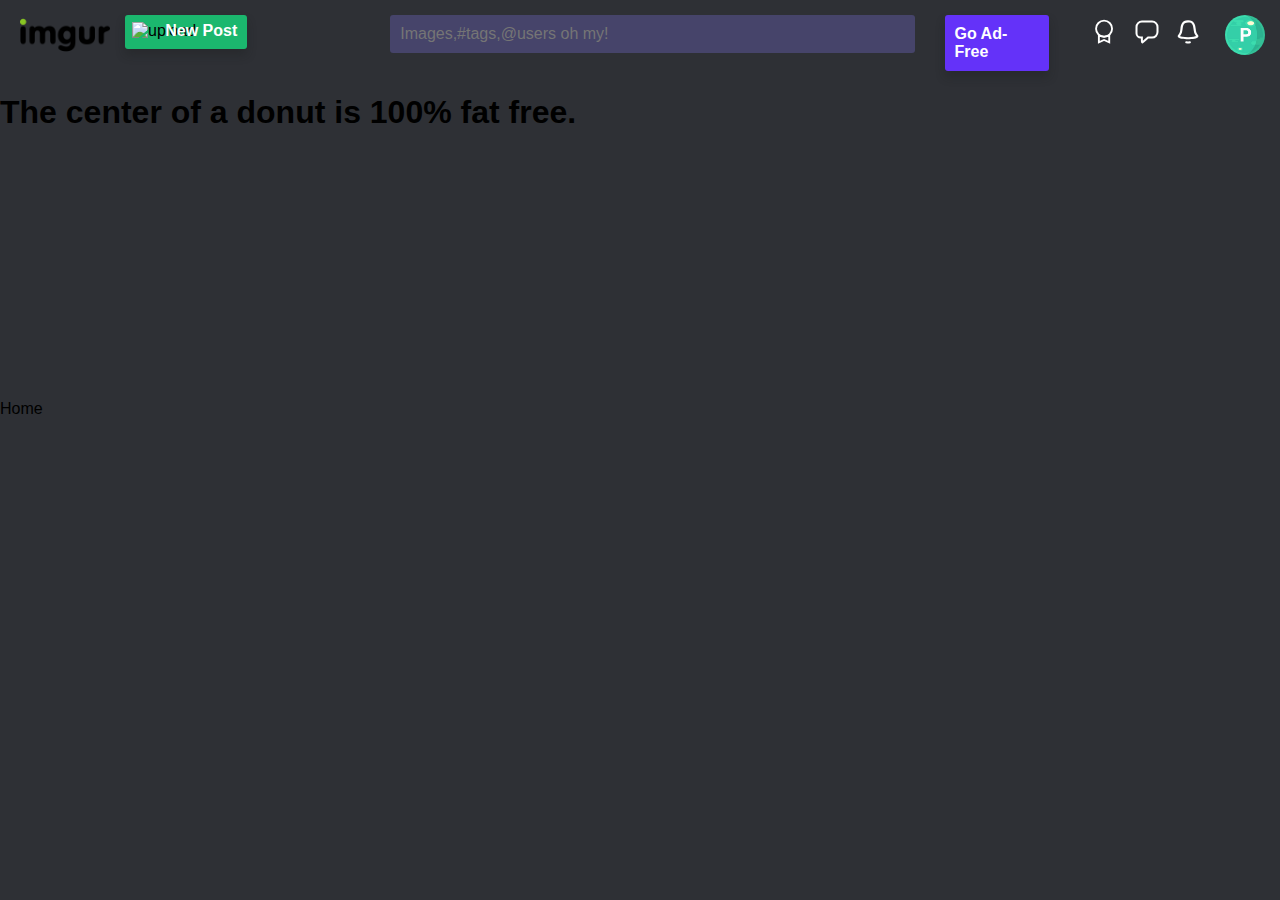
==== index.html @ 3728acf2 "navbar UI complete" ====
<!DOCTYPE html>
<html lang="en">
<head>
    <meta charset="UTF-8">
    <meta http-equiv="X-UA-Compatible" content="IE=edge">
    <meta name="viewport" content="width=device-width, initial-scale=1.0">
    <title>Document</title>
    <link rel="stylesheet" href="index.css">
    <link rel="stylesheet" href="navbar.css">
</head>
<body>

 
    <!-- <OBJECT data="navbar.html" width="100%" height="100">
        Warning: file_to_include.html could not be included.
        </OBJECT> -->
<section  >
<div class="container">
  <div class="navbar">
   <div class="logo">
  <img src="imgur.png" alt="">
   </div>
   <!-- <svg xmlns="http://www.w3.org/2000/svg" width="100" height="30" viewBox="0 0 150 54.184"><path d="M15.823 35.821V18.498c0-2.135.364-3.727 1.092-4.778.729-1.05 1.83-1.575 3.307-1.575.857 0 1.635.237 2.337.708.702.471 1.325 1.189 1.871 2.15.911-.98 1.94-1.7 3.088-2.163 1.149-.463 2.47-.695 3.963-.695 1.895 0 3.57.338 5.028 1.015 1.458.676 2.715 1.691 3.771 3.044 1.33-1.441 2.688-2.48 4.072-3.111 1.385-.63 2.988-.948 4.81-.948 3.152 0 5.602.989 7.35 2.964 1.75 1.975 2.623 4.76 2.623 8.354v12.359c0 2.118-.364 3.693-1.092 4.725-.729 1.032-1.84 1.548-3.334 1.548s-2.596-.512-3.307-1.535c-.711-1.023-1.066-2.602-1.066-4.738V26.08c0-2.26-.324-3.915-.97-4.965-.647-1.05-1.662-1.575-3.048-1.575-1.53 0-2.65.518-3.36 1.549-.71 1.032-1.066 2.66-1.066 4.884v9.85c0 2.117-.364 3.692-1.093 4.725-.73 1.032-1.84 1.548-3.334 1.548-1.495 0-2.606-.516-3.334-1.548-.73-1.033-1.094-2.608-1.094-4.725V26.08c0-2.278-.319-3.938-.956-4.98-.638-1.04-1.64-1.56-3.006-1.56-1.53 0-2.65.517-3.361 1.548-.71 1.032-1.066 2.66-1.066 4.884v9.85c0 2.117-.365 3.692-1.093 4.725-.729 1.032-1.84 1.548-3.334 1.548s-2.6-.516-3.32-1.548c-.719-1.034-1.078-2.61-1.078-4.727zM84.031 38.116c-.964 1.353-2.113 2.363-3.443 3.03-1.33.667-2.85 1-4.562 1-3.572 0-6.592-1.432-9.06-4.297-2.47-2.865-3.703-6.424-3.703-10.678 0-4.288 1.33-7.9 3.989-10.836 2.66-2.935 5.903-4.404 9.728-4.405 1.494 0 2.82.25 3.976.749 1.158.498 2.182 1.273 3.074 2.322.475-.855 1.062-1.527 1.764-2.015.7-.49 1.416-.735 2.145-.735 1.511 0 2.627.512 3.348 1.535.718 1.023 1.08 2.594 1.08 4.711V35.82c0 3.185-.16 5.672-.478 7.46-.32 1.788-.852 3.27-1.6 4.445-1.292 2.117-3.074 3.723-5.341 4.817-2.268 1.095-4.96 1.642-8.077 1.642-3.807 0-6.913-.596-9.318-1.788-2.405-1.193-3.607-2.696-3.607-4.511 0-1.086.36-1.985 1.08-2.697.719-.71 1.625-1.067 2.718-1.067.529 0 1.8.383 3.812 1.147 2.014.766 3.895 1.148 5.643 1.148 2.188 0 3.881-.632 5.084-1.895 1.201-1.264 1.802-3.052 1.802-5.365 0-.107-.009-.275-.027-.507a7.516 7.516 0 0 1-.027-.533zM72.39 27.172c0 2.153.537 3.898 1.612 5.231 1.075 1.335 2.46 2.002 4.154 2.002s3.088-.671 4.18-2.014c1.092-1.344 1.64-3.083 1.64-5.219 0-2.082-.548-3.776-1.64-5.084-1.092-1.308-2.487-1.962-4.18-1.962s-3.08.654-4.154 1.962c-1.075 1.308-1.612 3.002-1.612 5.084zM98.269 29.975V18.498c0-2.118.363-3.687 1.092-4.711.73-1.024 1.841-1.535 3.334-1.535 1.476 0 2.574.511 3.293 1.535.72 1.023 1.08 2.593 1.08 4.711v9.716c0 2.296.355 3.92 1.066 4.87.711.953 1.867 1.429 3.471 1.429s2.76-.476 3.471-1.429c.71-.952 1.065-2.575 1.065-4.87v-9.716c0-2.118.36-3.687 1.08-4.711s1.836-1.535 3.348-1.535c1.475 0 2.568.508 3.279 1.521.711 1.015 1.066 2.59 1.066 4.725v11.477c0 4.094-1.139 7.22-3.416 9.382s-5.576 3.243-9.892 3.243c-4.318 0-7.62-1.08-9.906-3.243-2.288-2.162-3.431-5.29-3.431-9.382zM130.925 35.821V18.498c0-2.118.36-3.687 1.08-4.711.72-1.024 1.826-1.535 3.32-1.535.893 0 1.684.227 2.377.68.692.455 1.303 1.144 1.83 2.07.913-.96 1.877-1.687 2.897-2.176 1.022-.489 2.05-.734 3.088-.734 1.221 0 2.273.422 3.156 1.268.885.845 1.326 1.845 1.326 3.002 0 1.725-1.62 3.168-4.864 4.324-1.166.41-2.04.748-2.624 1.015-1.111.516-1.848 1.09-2.213 1.721-.365.632-.547 1.776-.547 3.43v8.968c0 2.118-.364 3.693-1.092 4.725-.73 1.033-1.841 1.548-3.334 1.548-1.494 0-2.6-.515-3.32-1.548-.72-1.031-1.08-2.607-1.08-4.724zM9.456 35.821c0 2.135-.356 3.715-1.067 4.738-.71 1.023-1.803 1.535-3.279 1.535-1.494 0-2.605-.517-3.334-1.548-.729-1.032-1.093-2.607-1.093-4.725V18.498c0-2.118.36-3.687 1.08-4.711.719-1.024 1.834-1.535 3.347-1.535 1.476 0 2.569.511 3.28 1.535s1.066 2.593 1.066 4.711v17.323z"/><path fill="#89c623" d="M0 4.992c0-1.37.5-2.544 1.502-3.523S3.707.001 5.11.001c1.384 0 2.57.49 3.552 1.468.985.979 1.476 2.153 1.476 3.523 0 1.388-.488 2.563-1.462 3.524-.975.96-2.163 1.44-3.566 1.44-1.439 0-2.65-.48-3.634-1.44C.492 7.554 0 6.38 0 4.992z"/></svg> -->
   <div class="button_upload">
       <img src="https://s.imgur.com/desktop-assets/desktop-assets/icon-new-post.13ab64f9f36ad8f25ae3544b350e2ae1.svg" alt="upload">
      <span>New Post</span>
    </div>

    <div class="searchbar">
        <input type="text" placeholder="Images,#tags,@users oh my!">
    </div>
     <div class="ad_free">
        <p >Go Ad-Free</p>
     </div>
     <div class="comments">
        <svg width="32" height="32" viewBox="0 -2 34 34" class="uScaleTransition ProfileNavbar-item" fill="none" xmlns="http://www.w3.org/2000/svg"><title>Comment Leaderboard</title><g fill="none" fill-rule="evenodd"><path d="M0 0h32v32H0z"></path><g transform="translate(6.5 3)" stroke="#ffffff" stroke-width="2"><path d="M4 16.977v7.076l5.5-2.481 5.5 2.481v-7.076l-5.5 1.245L4 16.977z"></path><circle cx="9.5" cy="9.5" r="8.5"></circle></g></g></svg>
     </div>
    <div class="chat">
        <svg width="32" height="32" viewBox="0 0 32 32" fill="none" xmlns="http://www.w3.org/2000/svg"><title>Chat</title><path stroke="#ffffff" stroke-width="2" clip-rule="evenodd" d="M11.076 27.182a.24.24 0 00.37.153c.908-.576 2.805-2.12 5.345-4.496l.313-.292h3.965c3 0 5.431-2.442 5.431-5.454v-5.139c0-3.012-2.432-5.454-5.431-5.454H10.931c-3 0-5.431 2.442-5.431 5.454v6.28c0 2.382 1.922 4.313 4.294 4.313h1.11l-.024 1.115c-.037 1.6.033 2.783.196 3.52v0z"></path></svg>
    </div>
    <div class="notifination">
        <svg width="32" height="32" viewBox="0 -2 34 34" fill="none" xmlns="http://www.w3.org/2000/svg"><title>Notifications</title><g fill="none" fill-rule="evenodd"><path d="M0 0h32v32H0z"></path><path stroke="#ffffff" d="M14 27c.681.123 1.348.185 2 .185.652 0 1.319-.062 2-.185" stroke-width="2" stroke-linecap="round"></path><path fill="#ffffff" d="M16 23.711c-4.425 0-9.899-.453-10.847-2.612-.206-.47-.384-1.416.74-2.476 1.391-1.312 1.68-3.554 1.986-5.927.508-3.938 1.14-8.838 8.093-8.999 7.008.161 7.64 5.06 8.149 8.998.306 2.374.595 4.615 1.985 5.927 1.125 1.061.947 2.007.741 2.476-.948 2.16-6.422 2.613-10.847 2.613zM7.405 20.33c.69.51 3.667 1.178 8.595 1.178 4.928 0 7.906-.669 8.595-1.178a1.614 1.614 0 0 0-.14-.148c-1.96-1.85-2.313-4.58-2.654-7.22-.489-3.79-.964-6.18-4.028-6.862a9.305 9.305 0 0 0-1.801-.199c-4.648.109-5.201 2.625-5.773 7.062-.341 2.64-.693 5.37-2.654 7.219a1.58 1.58 0 0 0-.14.148z" fill-rule="nonzero"></path></g></svg>
    </div>
    <div class="profile">
       <img src="profile.png" alt="profile">
    </div>
   
</div>

<div >
    <h1>The center of a donut is 100% fat free.</h1>
</div>
</div>
</section>

    <div>Home</div>
</body>
</html>
---- index.css ----
body{
    margin: 0;
    padding: 0;
    width: 100%;
}
---- navbar.css ----
*{
    margin: 0px;
    padding: 0px;
}
body{
    font-size: 100%;
    font-family: Proxima Nova Regular,Helvetica Neue,Helvetica,Arial,sans-serif;
    background-color: #2e3035;
}

.container{
    height: 400px;
    background-image: url("https://s.imgur.com/desktop-assets/desktop-assets/homebg.e52b5cdf24f83bcd55f9f1318855f2ef.png");
}


.navbar{
    display: flex;
 
   
}

.logo img{
    width: 90px;
    position: relative;
    top: -10px;
    margin-left: 20px;
}
.button_upload{
    margin: 15px;
    background-color: #1bb76e;
    position: relative;
    width: 120px;
    box-shadow: 0 6px 10px 0 rgb(27 28 30 / 31%);
    height: 30px;
    border-radius: 3px;
    padding: 2px;
}
.button_upload img{
    margin: 5px;
}
.button_upload span{
    position: absolute;
    top: 7px;
    right: 10px;
    color: white;
    font-weight: 600;
    font-size: 16px;
}

.searchbar{
    width: 40%;
    margin: 15px;
    margin-left: 10%;
}
.searchbar input{
width: 100%;
padding: 10px 10px;
border-radius: 3px;
outline: none;
border: 0px;
background-color: #46446A;
font-size: 16px;
color: white;
}

.ad_free{
    margin: 0px 20px;
}
.ad_free p{
    margin: 15px;
    background-color: #6432F9;
   padding: 10px;
   color: white;
   box-shadow: 0 6px 10px 0 rgb(27 28 30 / 31%);
   font-weight: 600;
   border-radius: 3px;
}
.comments,.chat,.notifination{
    margin: 15px 5px;
}

.profile img{
    margin: 15px;
    width: 40px;
    border-radius: 50%;
}
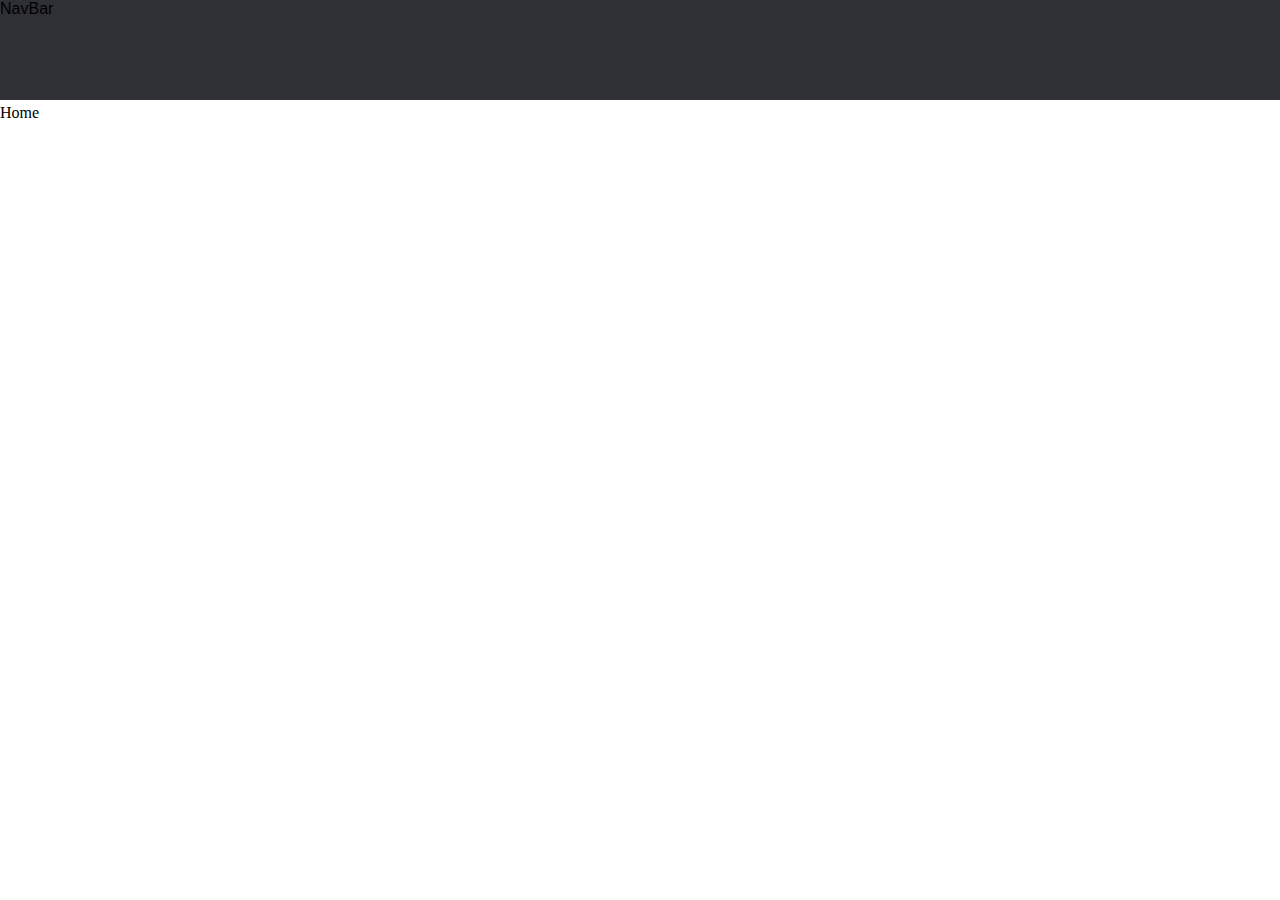
==== commit f9c793a8: "added fetch" ====
--- a/index.html
+++ b/index.html
@@ -6,53 +6,26 @@
     <meta name="viewport" content="width=device-width, initial-scale=1.0">
     <title>Document</title>
     <link rel="stylesheet" href="index.css">
-    <link rel="stylesheet" href="navbar.css">
+
 </head>
 <body>
 
  
-    <!-- <OBJECT data="navbar.html" width="100%" height="100">
+    <OBJECT data="navbar.html" width="100%" height="100">
         Warning: file_to_include.html could not be included.
-        </OBJECT> -->
-<section  >
-<div class="container">
-  <div class="navbar">
-   <div class="logo">
-  <img src="imgur.png" alt="">
-   </div>
-   <!-- <svg xmlns="http://www.w3.org/2000/svg" width="100" height="30" viewBox="0 0 150 54.184"><path d="M15.823 35.821V18.498c0-2.135.364-3.727 1.092-4.778.729-1.05 1.83-1.575 3.307-1.575.857 0 1.635.237 2.337.708.702.471 1.325 1.189 1.871 2.15.911-.98 1.94-1.7 3.088-2.163 1.149-.463 2.47-.695 3.963-.695 1.895 0 3.57.338 5.028 1.015 1.458.676 2.715 1.691 3.771 3.044 1.33-1.441 2.688-2.48 4.072-3.111 1.385-.63 2.988-.948 4.81-.948 3.152 0 5.602.989 7.35 2.964 1.75 1.975 2.623 4.76 2.623 8.354v12.359c0 2.118-.364 3.693-1.092 4.725-.729 1.032-1.84 1.548-3.334 1.548s-2.596-.512-3.307-1.535c-.711-1.023-1.066-2.602-1.066-4.738V26.08c0-2.26-.324-3.915-.97-4.965-.647-1.05-1.662-1.575-3.048-1.575-1.53 0-2.65.518-3.36 1.549-.71 1.032-1.066 2.66-1.066 4.884v9.85c0 2.117-.364 3.692-1.093 4.725-.73 1.032-1.84 1.548-3.334 1.548-1.495 0-2.606-.516-3.334-1.548-.73-1.033-1.094-2.608-1.094-4.725V26.08c0-2.278-.319-3.938-.956-4.98-.638-1.04-1.64-1.56-3.006-1.56-1.53 0-2.65.517-3.361 1.548-.71 1.032-1.066 2.66-1.066 4.884v9.85c0 2.117-.365 3.692-1.093 4.725-.729 1.032-1.84 1.548-3.334 1.548s-2.6-.516-3.32-1.548c-.719-1.034-1.078-2.61-1.078-4.727zM84.031 38.116c-.964 1.353-2.113 2.363-3.443 3.03-1.33.667-2.85 1-4.562 1-3.572 0-6.592-1.432-9.06-4.297-2.47-2.865-3.703-6.424-3.703-10.678 0-4.288 1.33-7.9 3.989-10.836 2.66-2.935 5.903-4.404 9.728-4.405 1.494 0 2.82.25 3.976.749 1.158.498 2.182 1.273 3.074 2.322.475-.855 1.062-1.527 1.764-2.015.7-.49 1.416-.735 2.145-.735 1.511 0 2.627.512 3.348 1.535.718 1.023 1.08 2.594 1.08 4.711V35.82c0 3.185-.16 5.672-.478 7.46-.32 1.788-.852 3.27-1.6 4.445-1.292 2.117-3.074 3.723-5.341 4.817-2.268 1.095-4.96 1.642-8.077 1.642-3.807 0-6.913-.596-9.318-1.788-2.405-1.193-3.607-2.696-3.607-4.511 0-1.086.36-1.985 1.08-2.697.719-.71 1.625-1.067 2.718-1.067.529 0 1.8.383 3.812 1.147 2.014.766 3.895 1.148 5.643 1.148 2.188 0 3.881-.632 5.084-1.895 1.201-1.264 1.802-3.052 1.802-5.365 0-.107-.009-.275-.027-.507a7.516 7.516 0 0 1-.027-.533zM72.39 27.172c0 2.153.537 3.898 1.612 5.231 1.075 1.335 2.46 2.002 4.154 2.002s3.088-.671 4.18-2.014c1.092-1.344 1.64-3.083 1.64-5.219 0-2.082-.548-3.776-1.64-5.084-1.092-1.308-2.487-1.962-4.18-1.962s-3.08.654-4.154 1.962c-1.075 1.308-1.612 3.002-1.612 5.084zM98.269 29.975V18.498c0-2.118.363-3.687 1.092-4.711.73-1.024 1.841-1.535 3.334-1.535 1.476 0 2.574.511 3.293 1.535.72 1.023 1.08 2.593 1.08 4.711v9.716c0 2.296.355 3.92 1.066 4.87.711.953 1.867 1.429 3.471 1.429s2.76-.476 3.471-1.429c.71-.952 1.065-2.575 1.065-4.87v-9.716c0-2.118.36-3.687 1.08-4.711s1.836-1.535 3.348-1.535c1.475 0 2.568.508 3.279 1.521.711 1.015 1.066 2.59 1.066 4.725v11.477c0 4.094-1.139 7.22-3.416 9.382s-5.576 3.243-9.892 3.243c-4.318 0-7.62-1.08-9.906-3.243-2.288-2.162-3.431-5.29-3.431-9.382zM130.925 35.821V18.498c0-2.118.36-3.687 1.08-4.711.72-1.024 1.826-1.535 3.32-1.535.893 0 1.684.227 2.377.68.692.455 1.303 1.144 1.83 2.07.913-.96 1.877-1.687 2.897-2.176 1.022-.489 2.05-.734 3.088-.734 1.221 0 2.273.422 3.156 1.268.885.845 1.326 1.845 1.326 3.002 0 1.725-1.62 3.168-4.864 4.324-1.166.41-2.04.748-2.624 1.015-1.111.516-1.848 1.09-2.213 1.721-.365.632-.547 1.776-.547 3.43v8.968c0 2.118-.364 3.693-1.092 4.725-.73 1.033-1.841 1.548-3.334 1.548-1.494 0-2.6-.515-3.32-1.548-.72-1.031-1.08-2.607-1.08-4.724zM9.456 35.821c0 2.135-.356 3.715-1.067 4.738-.71 1.023-1.803 1.535-3.279 1.535-1.494 0-2.605-.517-3.334-1.548-.729-1.032-1.093-2.607-1.093-4.725V18.498c0-2.118.36-3.687 1.08-4.711.719-1.024 1.834-1.535 3.347-1.535 1.476 0 2.569.511 3.28 1.535s1.066 2.593 1.066 4.711v17.323z"/><path fill="#89c623" d="M0 4.992c0-1.37.5-2.544 1.502-3.523S3.707.001 5.11.001c1.384 0 2.57.49 3.552 1.468.985.979 1.476 2.153 1.476 3.523 0 1.388-.488 2.563-1.462 3.524-.975.96-2.163 1.44-3.566 1.44-1.439 0-2.65-.48-3.634-1.44C.492 7.554 0 6.38 0 4.992z"/></svg> -->
-   <div class="button_upload">
-       <img src="https://s.imgur.com/desktop-assets/desktop-assets/icon-new-post.13ab64f9f36ad8f25ae3544b350e2ae1.svg" alt="upload">
-      <span>New Post</span>
+        </OBJECT>
+    <div>Home</div>
+
+
+    <div class="container_images">
+
+        <div class="images_cards">
+
+        </div>
+
     </div>
 
-    <div class="searchbar">
-        <input type="text" placeholder="Images,#tags,@users oh my!">
-    </div>
-     <div class="ad_free">
-        <p >Go Ad-Free</p>
-     </div>
-     <div class="comments">
-        <svg width="32" height="32" viewBox="0 -2 34 34" class="uScaleTransition ProfileNavbar-item" fill="none" xmlns="http://www.w3.org/2000/svg"><title>Comment Leaderboard</title><g fill="none" fill-rule="evenodd"><path d="M0 0h32v32H0z"></path><g transform="translate(6.5 3)" stroke="#ffffff" stroke-width="2"><path d="M4 16.977v7.076l5.5-2.481 5.5 2.481v-7.076l-5.5 1.245L4 16.977z"></path><circle cx="9.5" cy="9.5" r="8.5"></circle></g></g></svg>
-     </div>
-    <div class="chat">
-        <svg width="32" height="32" viewBox="0 0 32 32" fill="none" xmlns="http://www.w3.org/2000/svg"><title>Chat</title><path stroke="#ffffff" stroke-width="2" clip-rule="evenodd" d="M11.076 27.182a.24.24 0 00.37.153c.908-.576 2.805-2.12 5.345-4.496l.313-.292h3.965c3 0 5.431-2.442 5.431-5.454v-5.139c0-3.012-2.432-5.454-5.431-5.454H10.931c-3 0-5.431 2.442-5.431 5.454v6.28c0 2.382 1.922 4.313 4.294 4.313h1.11l-.024 1.115c-.037 1.6.033 2.783.196 3.52v0z"></path></svg>
-    </div>
-    <div class="notifination">
-        <svg width="32" height="32" viewBox="0 -2 34 34" fill="none" xmlns="http://www.w3.org/2000/svg"><title>Notifications</title><g fill="none" fill-rule="evenodd"><path d="M0 0h32v32H0z"></path><path stroke="#ffffff" d="M14 27c.681.123 1.348.185 2 .185.652 0 1.319-.062 2-.185" stroke-width="2" stroke-linecap="round"></path><path fill="#ffffff" d="M16 23.711c-4.425 0-9.899-.453-10.847-2.612-.206-.47-.384-1.416.74-2.476 1.391-1.312 1.68-3.554 1.986-5.927.508-3.938 1.14-8.838 8.093-8.999 7.008.161 7.64 5.06 8.149 8.998.306 2.374.595 4.615 1.985 5.927 1.125 1.061.947 2.007.741 2.476-.948 2.16-6.422 2.613-10.847 2.613zM7.405 20.33c.69.51 3.667 1.178 8.595 1.178 4.928 0 7.906-.669 8.595-1.178a1.614 1.614 0 0 0-.14-.148c-1.96-1.85-2.313-4.58-2.654-7.22-.489-3.79-.964-6.18-4.028-6.862a9.305 9.305 0 0 0-1.801-.199c-4.648.109-5.201 2.625-5.773 7.062-.341 2.64-.693 5.37-2.654 7.219a1.58 1.58 0 0 0-.14.148z" fill-rule="nonzero"></path></g></svg>
-    </div>
-    <div class="profile">
-       <img src="profile.png" alt="profile">
-    </div>
-   
-</div>
-
-<div >
-    <h1>The center of a donut is 100% fat free.</h1>
-</div>
-</div>
-</section>
-
-    <div>Home</div>
+    
+    <script src="index.js"></script>
 </body>
 </html>--- a/index.css
+++ b/index.css
@@ -2,4 +2,23 @@
     margin: 0;
     padding: 0;
     width: 100%;
+}
+
+.card{
+ 
+    background-color: red;
+    height: 300px;
+   
+}
+.images_cards{
+    width: 80%;
+    
+    display: grid;
+    margin: auto;
+    gap: 5%;
+    grid-template-columns: 20% 20% 20% 20%;
+}
+.card>img{
+    width: 100%;
+    margin: auto;
 }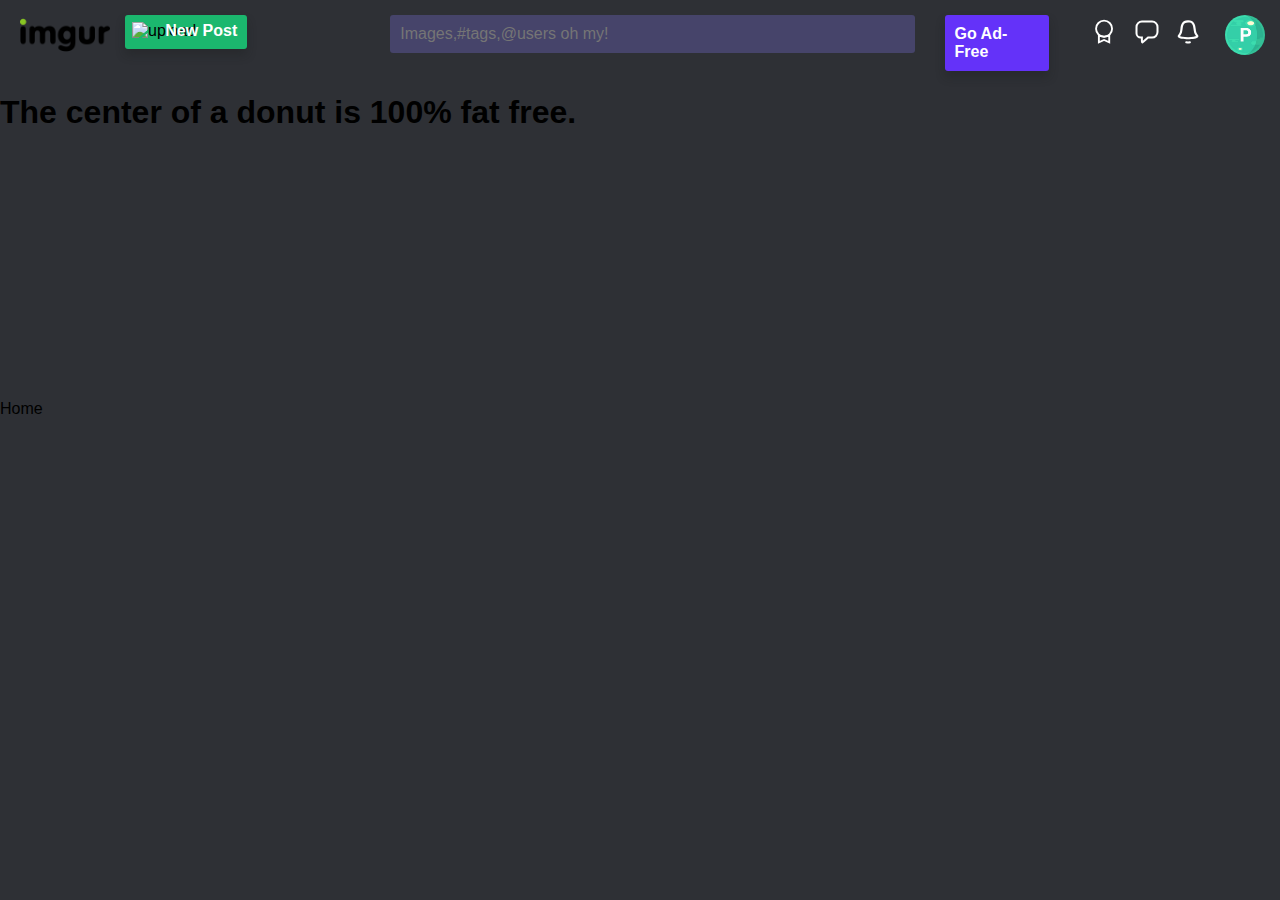
==== commit 405d01cf: "Merge branch 'main' of https://github.com/kamalgupta97/imgurClone" ====
--- a/index.html
+++ b/index.html
@@ -6,14 +6,53 @@
     <meta name="viewport" content="width=device-width, initial-scale=1.0">
     <title>Document</title>
     <link rel="stylesheet" href="index.css">
-
+    <link rel="stylesheet" href="navbar.css">
 </head>
 <body>
 
  
-    <OBJECT data="navbar.html" width="100%" height="100">
+    <!-- <OBJECT data="navbar.html" width="100%" height="100">
         Warning: file_to_include.html could not be included.
-        </OBJECT>
+        </OBJECT> -->
+<section  >
+<div class="container">
+  <div class="navbar">
+   <div class="logo">
+  <img src="imgur.png" alt="">
+   </div>
+   <!-- <svg xmlns="http://www.w3.org/2000/svg" width="100" height="30" viewBox="0 0 150 54.184"><path d="M15.823 35.821V18.498c0-2.135.364-3.727 1.092-4.778.729-1.05 1.83-1.575 3.307-1.575.857 0 1.635.237 2.337.708.702.471 1.325 1.189 1.871 2.15.911-.98 1.94-1.7 3.088-2.163 1.149-.463 2.47-.695 3.963-.695 1.895 0 3.57.338 5.028 1.015 1.458.676 2.715 1.691 3.771 3.044 1.33-1.441 2.688-2.48 4.072-3.111 1.385-.63 2.988-.948 4.81-.948 3.152 0 5.602.989 7.35 2.964 1.75 1.975 2.623 4.76 2.623 8.354v12.359c0 2.118-.364 3.693-1.092 4.725-.729 1.032-1.84 1.548-3.334 1.548s-2.596-.512-3.307-1.535c-.711-1.023-1.066-2.602-1.066-4.738V26.08c0-2.26-.324-3.915-.97-4.965-.647-1.05-1.662-1.575-3.048-1.575-1.53 0-2.65.518-3.36 1.549-.71 1.032-1.066 2.66-1.066 4.884v9.85c0 2.117-.364 3.692-1.093 4.725-.73 1.032-1.84 1.548-3.334 1.548-1.495 0-2.606-.516-3.334-1.548-.73-1.033-1.094-2.608-1.094-4.725V26.08c0-2.278-.319-3.938-.956-4.98-.638-1.04-1.64-1.56-3.006-1.56-1.53 0-2.65.517-3.361 1.548-.71 1.032-1.066 2.66-1.066 4.884v9.85c0 2.117-.365 3.692-1.093 4.725-.729 1.032-1.84 1.548-3.334 1.548s-2.6-.516-3.32-1.548c-.719-1.034-1.078-2.61-1.078-4.727zM84.031 38.116c-.964 1.353-2.113 2.363-3.443 3.03-1.33.667-2.85 1-4.562 1-3.572 0-6.592-1.432-9.06-4.297-2.47-2.865-3.703-6.424-3.703-10.678 0-4.288 1.33-7.9 3.989-10.836 2.66-2.935 5.903-4.404 9.728-4.405 1.494 0 2.82.25 3.976.749 1.158.498 2.182 1.273 3.074 2.322.475-.855 1.062-1.527 1.764-2.015.7-.49 1.416-.735 2.145-.735 1.511 0 2.627.512 3.348 1.535.718 1.023 1.08 2.594 1.08 4.711V35.82c0 3.185-.16 5.672-.478 7.46-.32 1.788-.852 3.27-1.6 4.445-1.292 2.117-3.074 3.723-5.341 4.817-2.268 1.095-4.96 1.642-8.077 1.642-3.807 0-6.913-.596-9.318-1.788-2.405-1.193-3.607-2.696-3.607-4.511 0-1.086.36-1.985 1.08-2.697.719-.71 1.625-1.067 2.718-1.067.529 0 1.8.383 3.812 1.147 2.014.766 3.895 1.148 5.643 1.148 2.188 0 3.881-.632 5.084-1.895 1.201-1.264 1.802-3.052 1.802-5.365 0-.107-.009-.275-.027-.507a7.516 7.516 0 0 1-.027-.533zM72.39 27.172c0 2.153.537 3.898 1.612 5.231 1.075 1.335 2.46 2.002 4.154 2.002s3.088-.671 4.18-2.014c1.092-1.344 1.64-3.083 1.64-5.219 0-2.082-.548-3.776-1.64-5.084-1.092-1.308-2.487-1.962-4.18-1.962s-3.08.654-4.154 1.962c-1.075 1.308-1.612 3.002-1.612 5.084zM98.269 29.975V18.498c0-2.118.363-3.687 1.092-4.711.73-1.024 1.841-1.535 3.334-1.535 1.476 0 2.574.511 3.293 1.535.72 1.023 1.08 2.593 1.08 4.711v9.716c0 2.296.355 3.92 1.066 4.87.711.953 1.867 1.429 3.471 1.429s2.76-.476 3.471-1.429c.71-.952 1.065-2.575 1.065-4.87v-9.716c0-2.118.36-3.687 1.08-4.711s1.836-1.535 3.348-1.535c1.475 0 2.568.508 3.279 1.521.711 1.015 1.066 2.59 1.066 4.725v11.477c0 4.094-1.139 7.22-3.416 9.382s-5.576 3.243-9.892 3.243c-4.318 0-7.62-1.08-9.906-3.243-2.288-2.162-3.431-5.29-3.431-9.382zM130.925 35.821V18.498c0-2.118.36-3.687 1.08-4.711.72-1.024 1.826-1.535 3.32-1.535.893 0 1.684.227 2.377.68.692.455 1.303 1.144 1.83 2.07.913-.96 1.877-1.687 2.897-2.176 1.022-.489 2.05-.734 3.088-.734 1.221 0 2.273.422 3.156 1.268.885.845 1.326 1.845 1.326 3.002 0 1.725-1.62 3.168-4.864 4.324-1.166.41-2.04.748-2.624 1.015-1.111.516-1.848 1.09-2.213 1.721-.365.632-.547 1.776-.547 3.43v8.968c0 2.118-.364 3.693-1.092 4.725-.73 1.033-1.841 1.548-3.334 1.548-1.494 0-2.6-.515-3.32-1.548-.72-1.031-1.08-2.607-1.08-4.724zM9.456 35.821c0 2.135-.356 3.715-1.067 4.738-.71 1.023-1.803 1.535-3.279 1.535-1.494 0-2.605-.517-3.334-1.548-.729-1.032-1.093-2.607-1.093-4.725V18.498c0-2.118.36-3.687 1.08-4.711.719-1.024 1.834-1.535 3.347-1.535 1.476 0 2.569.511 3.28 1.535s1.066 2.593 1.066 4.711v17.323z"/><path fill="#89c623" d="M0 4.992c0-1.37.5-2.544 1.502-3.523S3.707.001 5.11.001c1.384 0 2.57.49 3.552 1.468.985.979 1.476 2.153 1.476 3.523 0 1.388-.488 2.563-1.462 3.524-.975.96-2.163 1.44-3.566 1.44-1.439 0-2.65-.48-3.634-1.44C.492 7.554 0 6.38 0 4.992z"/></svg> -->
+   <div class="button_upload">
+       <img src="https://s.imgur.com/desktop-assets/desktop-assets/icon-new-post.13ab64f9f36ad8f25ae3544b350e2ae1.svg" alt="upload">
+      <span>New Post</span>
+    </div>
+
+    <div class="searchbar">
+        <input type="text" placeholder="Images,#tags,@users oh my!">
+    </div>
+     <div class="ad_free">
+        <p >Go Ad-Free</p>
+     </div>
+     <div class="comments">
+        <svg width="32" height="32" viewBox="0 -2 34 34" class="uScaleTransition ProfileNavbar-item" fill="none" xmlns="http://www.w3.org/2000/svg"><title>Comment Leaderboard</title><g fill="none" fill-rule="evenodd"><path d="M0 0h32v32H0z"></path><g transform="translate(6.5 3)" stroke="#ffffff" stroke-width="2"><path d="M4 16.977v7.076l5.5-2.481 5.5 2.481v-7.076l-5.5 1.245L4 16.977z"></path><circle cx="9.5" cy="9.5" r="8.5"></circle></g></g></svg>
+     </div>
+    <div class="chat">
+        <svg width="32" height="32" viewBox="0 0 32 32" fill="none" xmlns="http://www.w3.org/2000/svg"><title>Chat</title><path stroke="#ffffff" stroke-width="2" clip-rule="evenodd" d="M11.076 27.182a.24.24 0 00.37.153c.908-.576 2.805-2.12 5.345-4.496l.313-.292h3.965c3 0 5.431-2.442 5.431-5.454v-5.139c0-3.012-2.432-5.454-5.431-5.454H10.931c-3 0-5.431 2.442-5.431 5.454v6.28c0 2.382 1.922 4.313 4.294 4.313h1.11l-.024 1.115c-.037 1.6.033 2.783.196 3.52v0z"></path></svg>
+    </div>
+    <div class="notifination">
+        <svg width="32" height="32" viewBox="0 -2 34 34" fill="none" xmlns="http://www.w3.org/2000/svg"><title>Notifications</title><g fill="none" fill-rule="evenodd"><path d="M0 0h32v32H0z"></path><path stroke="#ffffff" d="M14 27c.681.123 1.348.185 2 .185.652 0 1.319-.062 2-.185" stroke-width="2" stroke-linecap="round"></path><path fill="#ffffff" d="M16 23.711c-4.425 0-9.899-.453-10.847-2.612-.206-.47-.384-1.416.74-2.476 1.391-1.312 1.68-3.554 1.986-5.927.508-3.938 1.14-8.838 8.093-8.999 7.008.161 7.64 5.06 8.149 8.998.306 2.374.595 4.615 1.985 5.927 1.125 1.061.947 2.007.741 2.476-.948 2.16-6.422 2.613-10.847 2.613zM7.405 20.33c.69.51 3.667 1.178 8.595 1.178 4.928 0 7.906-.669 8.595-1.178a1.614 1.614 0 0 0-.14-.148c-1.96-1.85-2.313-4.58-2.654-7.22-.489-3.79-.964-6.18-4.028-6.862a9.305 9.305 0 0 0-1.801-.199c-4.648.109-5.201 2.625-5.773 7.062-.341 2.64-.693 5.37-2.654 7.219a1.58 1.58 0 0 0-.14.148z" fill-rule="nonzero"></path></g></svg>
+    </div>
+    <div class="profile">
+       <img src="profile.png" alt="profile">
+    </div>
+   
+</div>
+
+<div >
+    <h1>The center of a donut is 100% fat free.</h1>
+</div>
+</div>
+</section>
+
     <div>Home</div>
 
 
--- a/navbar.css
+++ b/navbar.css
@@ -0,0 +1,87 @@
+*{
+    margin: 0px;
+    padding: 0px;
+}
+body{
+    font-size: 100%;
+    font-family: Proxima Nova Regular,Helvetica Neue,Helvetica,Arial,sans-serif;
+    background-color: #2e3035;
+}
+
+.container{
+    height: 400px;
+    background-image: url("https://s.imgur.com/desktop-assets/desktop-assets/homebg.e52b5cdf24f83bcd55f9f1318855f2ef.png");
+}
+
+
+.navbar{
+    display: flex;
+ 
+   
+}
+
+.logo img{
+    width: 90px;
+    position: relative;
+    top: -10px;
+    margin-left: 20px;
+}
+.button_upload{
+    margin: 15px;
+    background-color: #1bb76e;
+    position: relative;
+    width: 120px;
+    box-shadow: 0 6px 10px 0 rgb(27 28 30 / 31%);
+    height: 30px;
+    border-radius: 3px;
+    padding: 2px;
+}
+.button_upload img{
+    margin: 5px;
+}
+.button_upload span{
+    position: absolute;
+    top: 7px;
+    right: 10px;
+    color: white;
+    font-weight: 600;
+    font-size: 16px;
+}
+
+.searchbar{
+    width: 40%;
+    margin: 15px;
+    margin-left: 10%;
+}
+.searchbar input{
+width: 100%;
+padding: 10px 10px;
+border-radius: 3px;
+outline: none;
+border: 0px;
+background-color: #46446A;
+font-size: 16px;
+color: white;
+}
+
+.ad_free{
+    margin: 0px 20px;
+}
+.ad_free p{
+    margin: 15px;
+    background-color: #6432F9;
+   padding: 10px;
+   color: white;
+   box-shadow: 0 6px 10px 0 rgb(27 28 30 / 31%);
+   font-weight: 600;
+   border-radius: 3px;
+}
+.comments,.chat,.notifination{
+    margin: 15px 5px;
+}
+
+.profile img{
+    margin: 15px;
+    width: 40px;
+    border-radius: 50%;
+}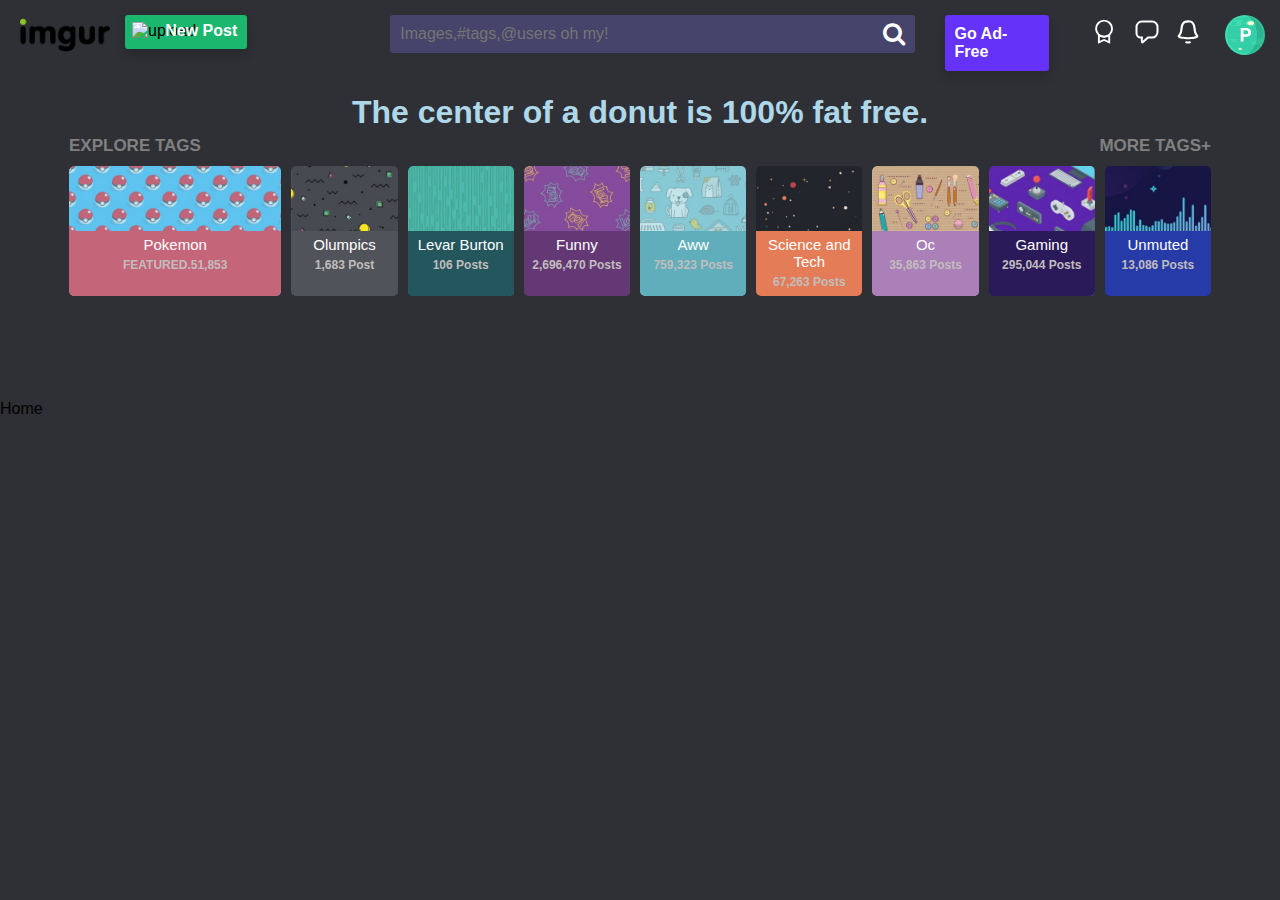
==== commit 9e158ac4: "tag cards" ====
--- a/index.html
+++ b/index.html
@@ -4,6 +4,7 @@
     <meta charset="UTF-8">
     <meta http-equiv="X-UA-Compatible" content="IE=edge">
     <meta name="viewport" content="width=device-width, initial-scale=1.0">
+    <link rel="stylesheet" href="https://cdnjs.cloudflare.com/ajax/libs/font-awesome/4.7.0/css/font-awesome.min.css">
     <title>Document</title>
     <link rel="stylesheet" href="index.css">
     <link rel="stylesheet" href="navbar.css">
@@ -28,6 +29,9 @@
 
     <div class="searchbar">
         <input type="text" placeholder="Images,#tags,@users oh my!">
+        <div class="search_icon">
+            <i class="fa fa-search" style="font-size:24px"></i>
+        </div>
     </div>
      <div class="ad_free">
         <p >Go Ad-Free</p>
@@ -47,24 +51,85 @@
    
 </div>
 
-<div >
+<div  class="title">
     <h1>The center of a donut is 100% fat free.</h1>
+</div>
+
+<div class="tags_container">
+    <div class="explore">
+       <h2>EXPLORE TAGS</h2>
+       <H2>MORE TAGS+</H2>
+    </div>
+    <div class="box_container">
+        <div class="box1">
+          
+           <div class="lable1">
+              <p>Pokemon</p>
+              <h6>FEATURED.51,853</h6>
+           </div>
+           <img src="img1.jpg" alt="">
+        </div>
+        <div class="box">
+            <div style="background-color: #50535A;" class="lable1">
+                <p>Olumpics</p>
+               <h6>1,683 Post</h6>
+             </div>
+            <img src="img2.png" alt="">
+        </div>
+        <div class="box">
+            <div  style="background-color: #24565E;" class="lable1">
+                <p>Levar Burton</p>
+                <h6>106 Posts</h6>
+             </div>
+            <img src="img3.jpg" alt="">
+        </div>
+        <div class="box">
+             <div style="background-color:#633875;" class="lable1">
+              <p>Funny</p>
+              <h6>2,696,470 Posts</h6>
+           </div>
+            <img src="img4.png" alt="">
+        </div>
+        <div class="box">
+             <div style="background-color: #60AEBB;" class="lable1">
+              <p>Aww</p>
+              <h6>759,323 Posts</h6>
+           </div>
+            <img src="img5.png" alt="">
+        </div>
+        <div class="box">
+             <div style="background-color: #E47D57;" class="lable1">
+              <p>Science and Tech</p>
+              <h6>67,263 Posts</h6>
+           </div>
+            <img src="img6.jpg" alt="">
+        </div>
+        <div class="box">
+             <div style="background-color: #AB80B8;" class="lable1">
+              <p>Oc</p>
+              <h6>35,863 Posts</h6>
+           </div>
+            <img src="img7.jpg" alt="">
+        </div>
+        <div class="box">
+             <div style="background-color: #2B1A5A;" class="lable1">
+              <p>Gaming</p>
+              <h6>295,044 Posts</h6>
+           </div>
+            <img src="img8.png" alt="">
+        </div>
+        <div class="box">
+             <div style="background-color: #263BA7;" class="lable1">
+              <p>Unmuted</p>
+              <h6>13,086 Posts</h6>
+           </div>
+            <img src="img9.png" alt="">
+        </div>
+    </div>
 </div>
 </div>
 </section>
 
     <div>Home</div>
-
-
-    <div class="container_images">
-
-        <div class="images_cards">
-
-        </div>
-
-    </div>
-
-    
-    <script src="index.js"></script>
 </body>
 </html>--- a/navbar.css
+++ b/navbar.css
@@ -52,6 +52,7 @@
     width: 40%;
     margin: 15px;
     margin-left: 10%;
+    position: relative;
 }
 .searchbar input{
 width: 100%;
@@ -62,6 +63,14 @@
 background-color: #46446A;
 font-size: 16px;
 color: white;
+}
+
+.search_icon{
+    color: white;
+    cursor: pointer;
+    position: absolute;
+    right: -10px;
+    top: 6px;
 }
 
 .ad_free{
@@ -84,4 +93,72 @@
     margin: 15px;
     width: 40px;
     border-radius: 50%;
+}
+
+.title h1{
+    color: #AED8EA;
+    text-align: center;
+}
+
+.tags_container{
+    width: 90%;
+    margin: auto;
+    height: 200px;
+
+}
+.explore{
+    display: flex;
+    justify-content: space-between;
+}
+.explore h2{
+    color: gray;
+    font-size: 17px;
+   cursor: pointer;
+   margin: 5px;
+}
+
+.box_container{
+    display: flex;
+}
+.box1{
+    width: 20%;
+    height: 130px;
+    margin: 5px;
+   position: relative;
+    overflow: hidden;
+    border-radius: 5px;
+}
+.box{
+    width: 10%;
+    height: 130px;
+    margin: 5px;
+    position: relative;
+    overflow: hidden;
+    border-radius: 5px;
+}
+
+.box img,.box1 img{
+height: 100%;
+
+border-radius: 5px;
+}
+
+.lable1{
+    position: absolute;
+   width: 100%;
+height:50%;
+bottom: 0;
+background-color: #C56579;
+
+color: white;
+}
+.lable1 p{
+    text-align: center;
+    padding: 5px;
+    font-size: 15px;
+}
+.lable1 h6{
+    text-align: center;
+    color: rgb(194, 189, 189);
+   font-size: 12px;
 }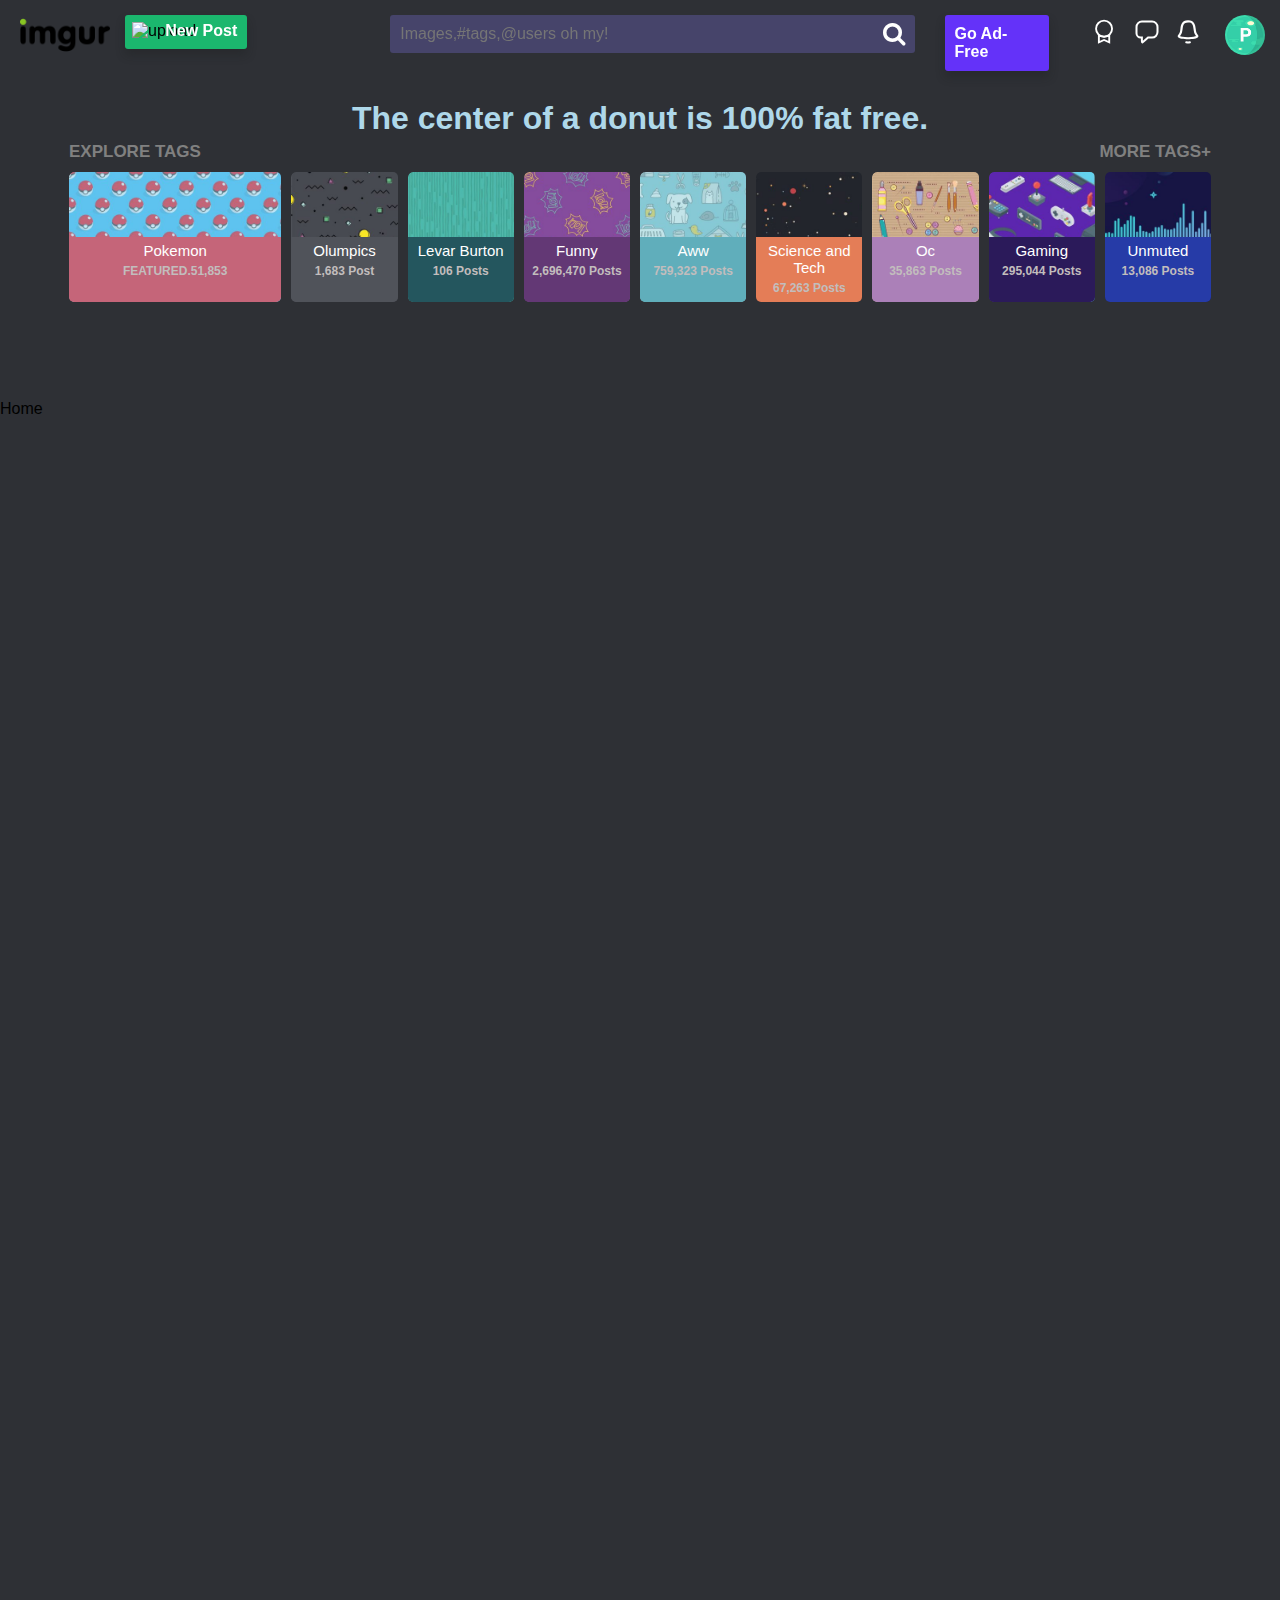
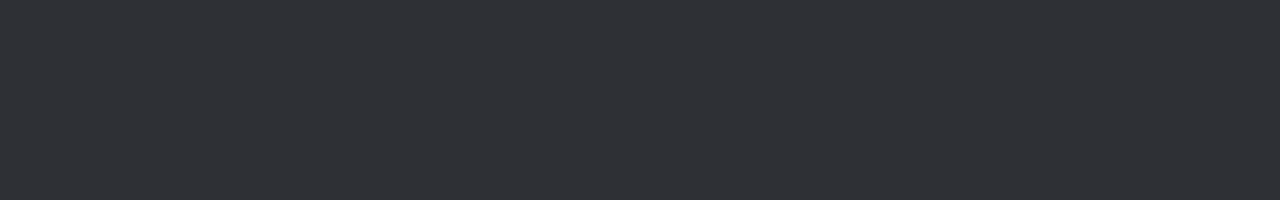
==== commit ed6ed58d: "sticky navbar" ====
--- a/index.html
+++ b/index.html
@@ -49,6 +49,9 @@
        <img src="profile.png" alt="profile">
     </div>
    
+</div>
+<div class="divider">
+
 </div>
 
 <div  class="title">
--- a/navbar.css
+++ b/navbar.css
@@ -6,6 +6,7 @@
     font-size: 100%;
     font-family: Proxima Nova Regular,Helvetica Neue,Helvetica,Arial,sans-serif;
     background-color: #2e3035;
+    height: 200vh;
 }
 
 .container{
@@ -16,8 +17,11 @@
 
 .navbar{
     display: flex;
- 
-   
+    background-image: url("https://s.imgur.com/desktop-assets/desktop-assets/homebg.e52b5cdf24f83bcd55f9f1318855f2ef.png");
+   position: fixed;
+   width: 100%;
+   height: 70px;
+   z-index: 1;
 }
 
 .logo img{
@@ -94,6 +98,9 @@
     width: 40px;
     border-radius: 50%;
 }
+.divider{
+    height: 100px;
+}
 
 .title h1{
     color: #AED8EA;
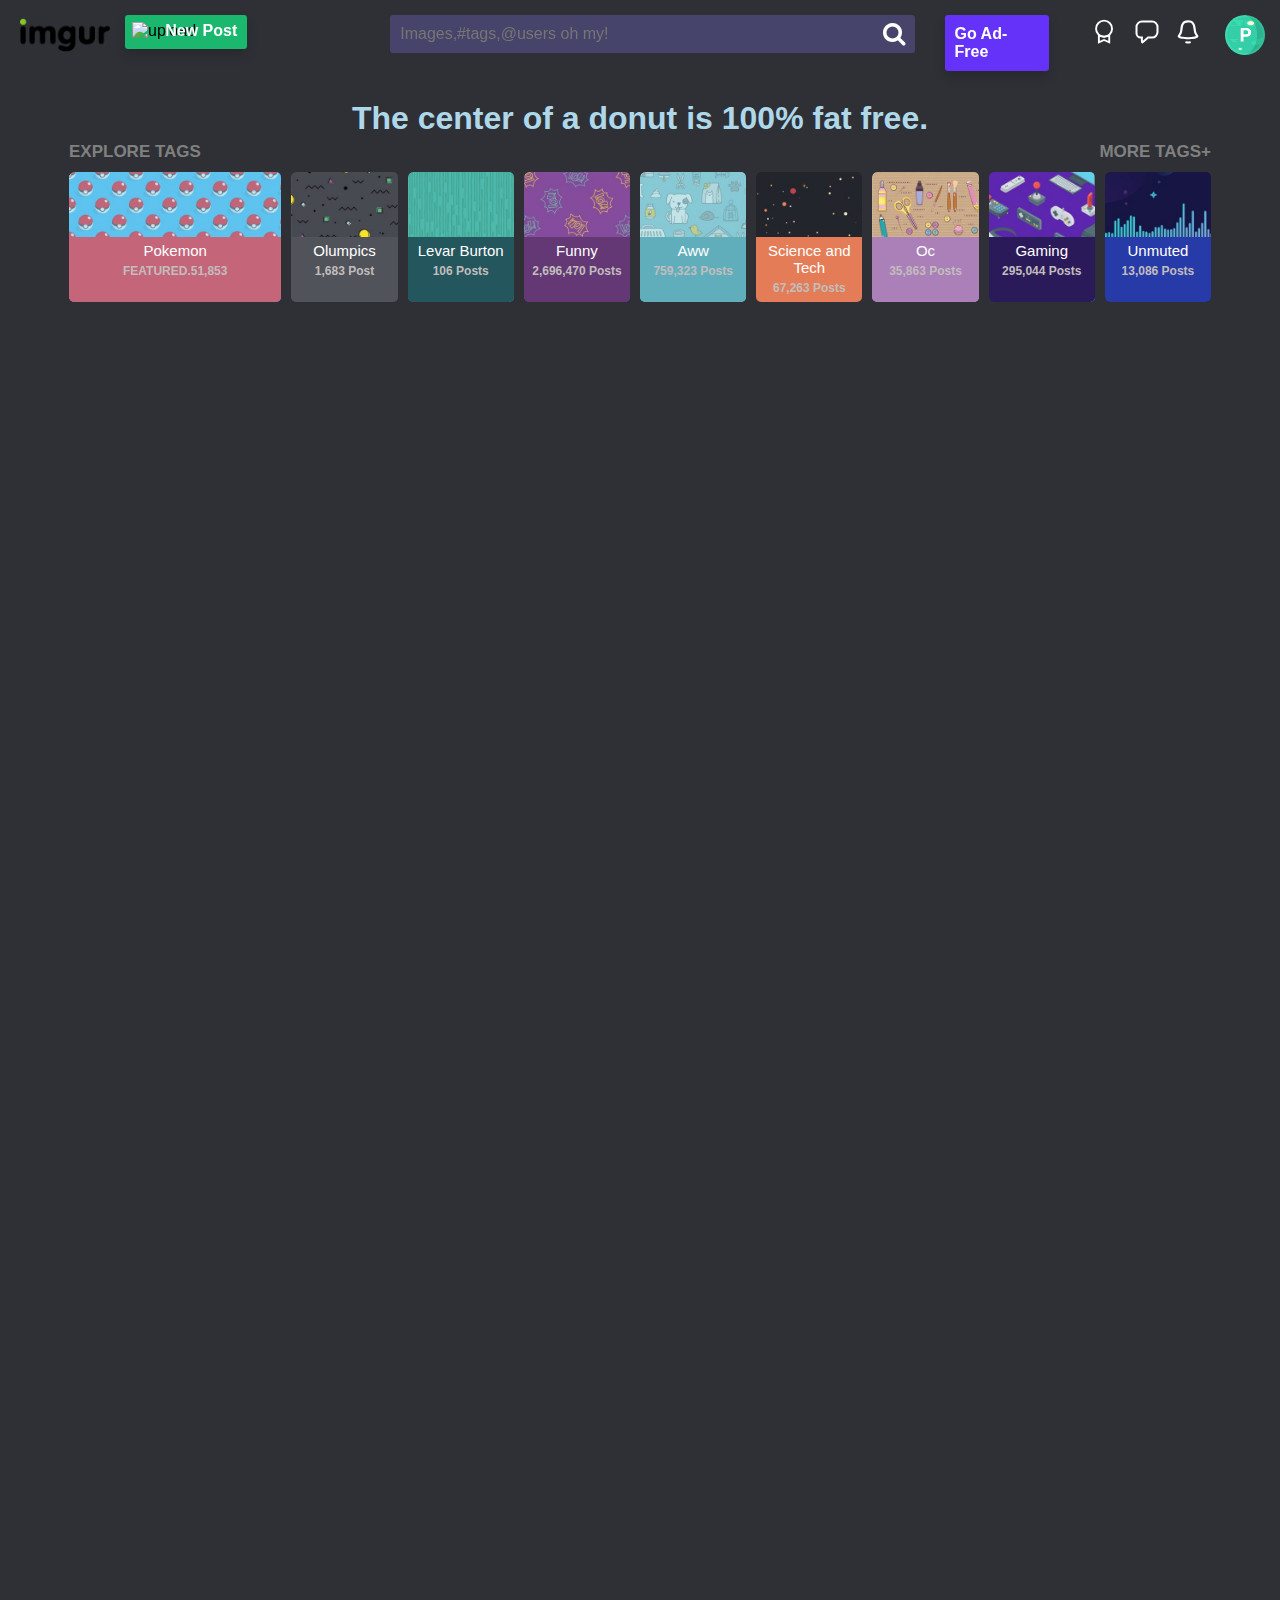
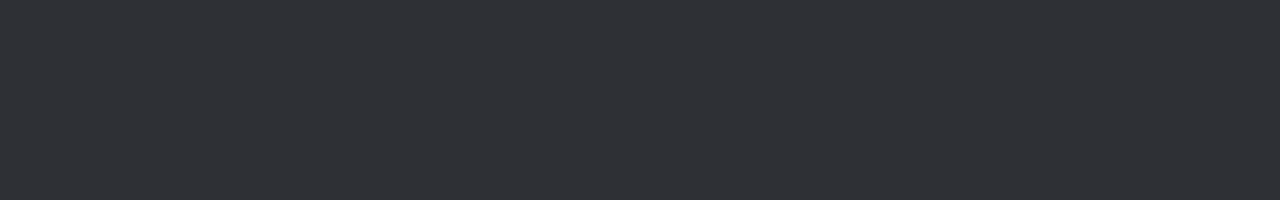
==== commit 22b9f419: "added infinite scroll" ====
--- a/index.html
+++ b/index.html
@@ -133,6 +133,18 @@
 </div>
 </section>
 
-    <div>Home</div>
+    
+
+
+    <div class="container_images">
+
+        <div class="images_cards">
+
+        </div>
+
+    </div>
+
+    
+    <script src="index.js"></script>
 </body>
 </html>--- a/index.css
+++ b/index.css
@@ -6,8 +6,9 @@
 
 .card{
  
-    background-color: red;
+    /* background-color: red; */
     height: 300px;
+    
    
 }
 .images_cards{
@@ -15,10 +16,14 @@
     
     display: grid;
     margin: auto;
-    gap: 5%;
-    grid-template-columns: 20% 20% 20% 20%;
+    /* gap: 5%; */
+    grid-template-columns: 25% 25% 25% 25%;
 }
 .card>img{
     width: 100%;
     margin: auto;
+}
+
+.container_images{
+    margin-top: -5rem;
 }